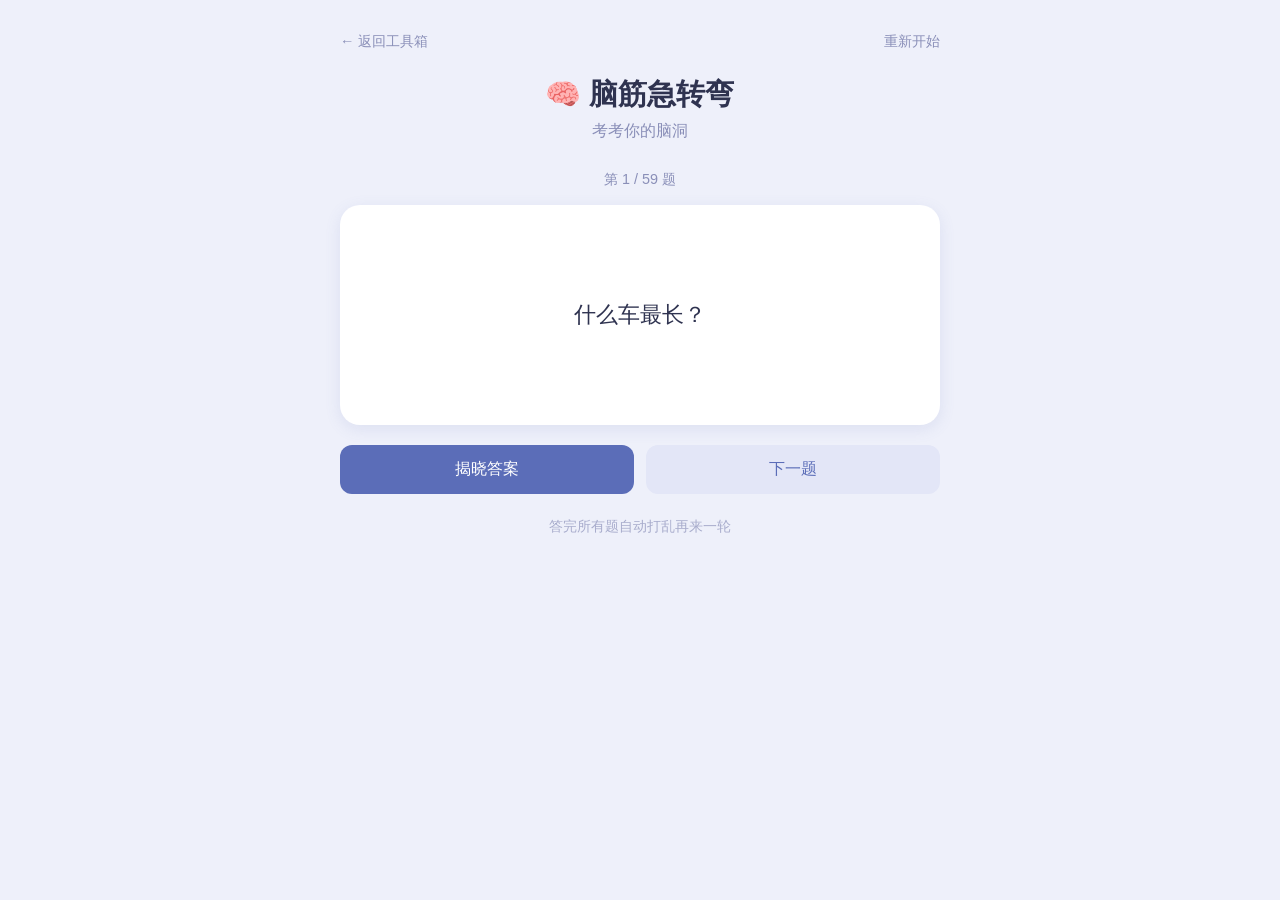
==== brain-teaser/index.html @ 5a07a306 "重构为工具聚合仓库：心语卡牌移入 heart-talk/，新增脑筋急转弯工具，根目录聚合首页" ====
<!DOCTYPE html>
<html lang="zh-CN">
<head>
    <meta charset="UTF-8">
    <meta name="viewport" content="width=device-width, initial-scale=1.0">
    <meta name="theme-color" content="#5b6db8">
    <meta name="apple-mobile-web-app-capable" content="yes">
    <meta name="apple-mobile-web-app-title" content="脑筋急转弯">
    <title>脑筋急转弯</title>
    <style>
        * { margin: 0; padding: 0; box-sizing: border-box; }
        body {
            font-family: "Noto Sans SC", "Microsoft YaHei", sans-serif;
            background: #eef0fa;
            color: #2f3350;
            min-height: 100vh;
        }
        .container { max-width: 640px; margin: 0 auto; padding: 32px 20px 48px; }
        .topbar { display: flex; justify-content: space-between; align-items: center; margin-bottom: 24px; }
        .back-link { color: #8a8fb8; text-decoration: none; font-size: 0.9rem; }
        .back-link:hover { color: #5b6db8; }
        header { text-align: center; margin-bottom: 28px; }
        header h1 { font-size: 1.8rem; margin-bottom: 6px; }
        header p { color: #8a8fb8; }
        .progress { text-align: center; color: #8a8fb8; font-size: 0.9rem; margin-bottom: 16px; }
        .card {
            background: #fff;
            border-radius: 20px;
            padding: 40px 28px;
            box-shadow: 0 4px 16px rgba(91,109,184,0.12);
            min-height: 220px;
            display: flex;
            flex-direction: column;
            justify-content: center;
        }
        .question { font-size: 1.35rem; line-height: 1.7; text-align: center; }
        .answer {
            margin-top: 24px;
            padding: 16px 20px;
            border-radius: 12px;
            background: #eef4ff;
            border: 1px dashed #b9c6ee;
            color: #3a4a8f;
            font-size: 1.1rem;
            text-align: center;
            display: none;
            line-height: 1.6;
        }
        .answer.show { display: block; animation: fadein 0.3s; }
        @keyframes fadein { from { opacity: 0; transform: translateY(4px); } to { opacity: 1; } }
        .controls { display: flex; gap: 12px; margin-top: 20px; }
        .btn {
            flex: 1;
            padding: 14px;
            border: none;
            border-radius: 12px;
            font-size: 1rem;
            cursor: pointer;
            background: #5b6db8;
            color: #fff;
            transition: opacity 0.15s;
        }
        .btn:hover { opacity: 0.88; }
        .btn.secondary { background: #e3e6f7; color: #5b6db8; }
        .footer-note { text-align: center; margin-top: 24px; color: #a8accc; font-size: 0.85rem; }
    </style>
</head>
<body>
    <div class="container">
        <div class="topbar">
            <a class="back-link" href="../">← 返回工具箱</a>
            <a class="back-link" href="#" onclick="location.reload();return false;">重新开始</a>
        </div>
        <header>
            <h1>🧠 脑筋急转弯</h1>
            <p>考考你的脑洞</p>
        </header>
        <div class="progress" id="progress"></div>
        <div class="card">
            <div class="question" id="question"></div>
            <div class="answer" id="answer"></div>
        </div>
        <div class="controls">
            <button class="btn" id="revealBtn">揭晓答案</button>
            <button class="btn secondary" id="nextBtn">下一题</button>
        </div>
        <div class="footer-note">答完所有题自动打乱再来一轮</div>
    </div>
    <script>
        const QUESTIONS = [
            { q: "什么东西越洗越脏？", a: "水" },
            { q: "天气越热，什么东西爬得越高？", a: "温度计" },
            { q: "什么东西倒立后会增加一半？", a: "数字 6（倒过来是 9）" },
            { q: "什么东西越晒越湿？", a: "冰" },
            { q: "什么路最窄？", a: "冤家路窄" },
            { q: "什么门永远关不上？", a: "球门" },
            { q: "什么书最贵？", a: "结婚证书" },
            { q: "什么书买不到？", a: "遗书" },
            { q: "什么车不能开？", a: "风车" },
            { q: "什么车最长？", a: "塞车（堵车）" },
            { q: "什么布剪不断？", a: "瀑布" },
            { q: "什么马不吃草？", a: "木马" },
            { q: "什么老鼠不怕猫？", a: "米老鼠" },
            { q: "什么猫不抓老鼠？", a: "熊猫" },
            { q: "什么狗不咬人？", a: "热狗" },
            { q: "什么牛不吃草？", a: "蜗牛" },
            { q: "什么鸡不下蛋？", a: "公鸡" },
            { q: "什么人一年只上一天班？", a: "圣诞老人" },
            { q: "什么花没有枝？", a: "雪花（烟花）" },
            { q: "什么蛋不能吃？", a: "笨蛋（脸蛋）" },
            { q: "什么鱼不能吃？", a: "木鱼" },
            { q: "什么瓜不能吃？", a: "傻瓜" },
            { q: "什么杯不能喝水？", a: "奖杯" },
            { q: "什么伞不能遮雨？", a: "降落伞" },
            { q: "什么表不能看时间？", a: "水表" },
            { q: "什么床不能睡？", a: "河床" },
            { q: "什么桥不能过人？", a: "彩虹桥" },
            { q: "什么网不能捕鱼？", a: "互联网" },
            { q: "什么帽不能戴？", a: "螺丝帽" },
            { q: "什么纸不能写字？", a: "砂纸" },
            { q: "什么竹子不长叶？", a: "爆竹" },
            { q: "什么门最受欢迎？", a: "热门" },
            { q: "什么头没有脸？", a: "馒头" },
            { q: "什么东西有头没脚？", a: "枕头" },
            { q: "什么东西有五个手指却不会干活？", a: "手套" },
            { q: "什么东西有牙却不能咬？", a: "齿轮" },
            { q: "什么东西有嘴不会说话？", a: "茶壶" },
            { q: "什么东西有脚却不会走路？", a: "桌子椅子" },
            { q: "什么东西越剪越大？", a: "洞" },
            { q: "什么东西打破才能用？", a: "鸡蛋" },
            { q: "什么东西越洗越小？", a: "肥皂" },
            { q: "什么东西你打死也不吃？", a: "亏（吃亏）" },
            { q: "什么灯最省电？", a: "关着的灯" },
            { q: "什么山没人敢爬？", a: "刀山" },
            { q: "什么海没有水？", a: "辞海" },
            { q: "什么河没有水？", a: "银河" },
            { q: "什么老虎不吃人？", a: "纸老虎" },
            { q: "什么动物的屁股最危险？", a: "老虎（老虎屁股摸不得）" },
            { q: "什么动物站着睡觉？", a: "马" },
            { q: "什么动物有九条命？", a: "猫" },
            { q: "什么动物最怕老鼠？", a: "大象" },
            { q: "什么植物最害羞？", a: "含羞草" },
            { q: "什么动物没有方向感？", a: "麋鹿（迷路）" },
            { q: "什么字人人都会写错？", a: "「错」字" },
            { q: "早晨四条腿、中午两条腿、晚上三条腿的是什么？", a: "人（婴儿爬、成人走、老人拄拐）" },
            { q: "什么数去掉头是十三，去掉尾是四十？", a: "四十三" },
            { q: "什么时候 1+1 不等于 2？", a: "算错的时候" },
            { q: "什么东西没有嘴却能说话？", a: "回声" },
            { q: "什么东西有尾巴却不会摇？", a: "彗星" },
        ];
        const $ = (id) => document.getElementById(id);
        let queue = [];

        function shuffle(arr) {
            for (let i = arr.length - 1; i > 0; i--) {
                const j = Math.floor(Math.random() * (i + 1));
                [arr[i], arr[j]] = [arr[j], arr[i]];
            }
            return arr;
        }
        function next() {
            if (!queue.length) queue = shuffle(QUESTIONS.slice());
            const item = queue.pop();
            $("answer").classList.remove("show");
            $("revealBtn").textContent = "揭晓答案";
            $("question").textContent = item.q;
            $("answer").textContent = "答案：" + item.a;
            const done = QUESTIONS.length - queue.length;
            $("progress").textContent = `第 ${done} / ${QUESTIONS.length} 题`;
        }
        $("revealBtn").addEventListener("click", () => {
            $("answer").classList.add("show");
            $("revealBtn").textContent = "已揭晓";
        });
        $("nextBtn").addEventListener("click", next);
        next();
    </script>
</body>
</html>
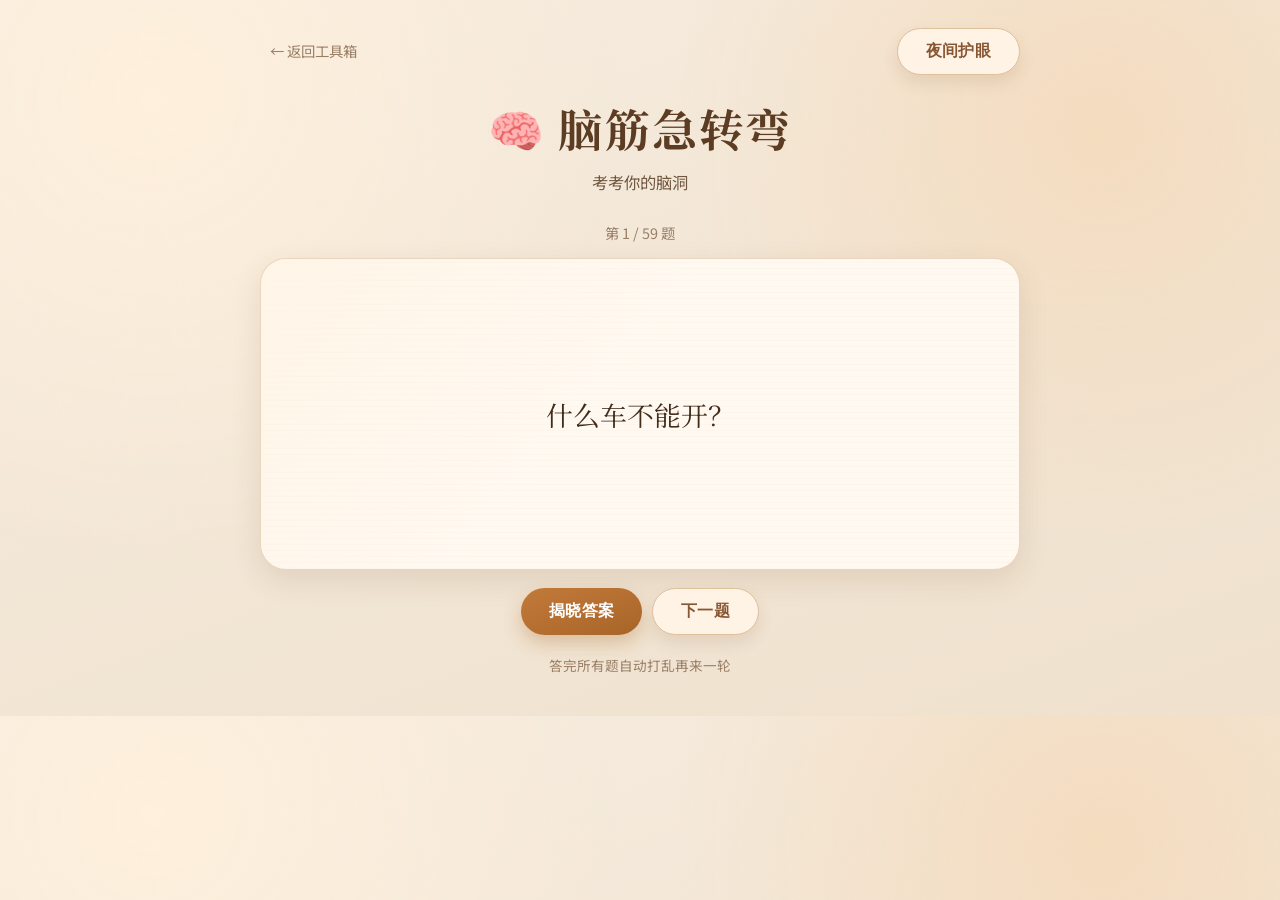
==== commit 290754f8: "统一前端风格：脑筋急转弯与聚合首页改用心语卡牌暖色主题（含夜间模式）" ====
--- a/brain-teaser/index.html
+++ b/brain-teaser/index.html
@@ -3,86 +3,263 @@
 <head>
     <meta charset="UTF-8">
     <meta name="viewport" content="width=device-width, initial-scale=1.0">
-    <meta name="theme-color" content="#5b6db8">
+    <meta name="theme-color" content="#c27a3a">
     <meta name="apple-mobile-web-app-capable" content="yes">
+    <meta name="apple-mobile-web-app-status-bar-style" content="default">
     <meta name="apple-mobile-web-app-title" content="脑筋急转弯">
+    <link rel="apple-touch-icon" href="../heart-talk/icons/icon-192.png">
     <title>脑筋急转弯</title>
+    <link rel="preconnect" href="https://fonts.googleapis.com">
+    <link rel="preconnect" href="https://fonts.gstatic.com" crossorigin>
+    <link href="https://fonts.googleapis.com/css2?family=Noto+Sans+SC:wght@400;500;600;700&family=Noto+Serif+SC:wght@500;600;700&display=swap" rel="stylesheet">
     <style>
+        :root {
+            --bg-main: #f6ecdf;
+            --bg-secondary: #efe1cd;
+            --paper: #fff9f1;
+            --paper-strong: #fff5e8;
+            --text-primary: #3d2c1f;
+            --text-secondary: #715740;
+            --text-muted: #9a7f67;
+            --accent: #c27a3a;
+            --accent-strong: #a86428;
+            --line: #e4ccb0;
+            --shadow-soft: 0 10px 30px rgba(95, 60, 25, 0.12);
+            --radius-xl: 26px;
+            --radius-lg: 18px;
+            --radius-md: 12px;
+        }
+        :root[data-theme='dark'] {
+            --bg-main: #1f1b17;
+            --bg-secondary: #2b241e;
+            --paper: #2f2821;
+            --paper-strong: #3a3027;
+            --text-primary: #f5e9d9;
+            --text-secondary: #e3ccb2;
+            --text-muted: #c1a88d;
+            --accent: #d69a5c;
+            --accent-strong: #ba7e40;
+            --line: #5a4a3a;
+            --shadow-soft: 0 12px 30px rgba(0, 0, 0, 0.3);
+        }
+
         * { margin: 0; padding: 0; box-sizing: border-box; }
+
         body {
-            font-family: "Noto Sans SC", "Microsoft YaHei", sans-serif;
-            background: #eef0fa;
-            color: #2f3350;
-            min-height: 100vh;
-        }
-        .container { max-width: 640px; margin: 0 auto; padding: 32px 20px 48px; }
-        .topbar { display: flex; justify-content: space-between; align-items: center; margin-bottom: 24px; }
-        .back-link { color: #8a8fb8; text-decoration: none; font-size: 0.9rem; }
-        .back-link:hover { color: #5b6db8; }
-        header { text-align: center; margin-bottom: 28px; }
-        header h1 { font-size: 1.8rem; margin-bottom: 6px; }
-        header p { color: #8a8fb8; }
-        .progress { text-align: center; color: #8a8fb8; font-size: 0.9rem; margin-bottom: 16px; }
-        .card {
-            background: #fff;
-            border-radius: 20px;
-            padding: 40px 28px;
-            box-shadow: 0 4px 16px rgba(91,109,184,0.12);
-            min-height: 220px;
+            font-family: 'Noto Sans SC', 'Microsoft YaHei', sans-serif;
+            color: var(--text-primary);
+            background:
+                radial-gradient(circle at 12% 14%, rgba(255, 240, 220, 0.9) 0%, rgba(255, 240, 220, 0) 36%),
+                radial-gradient(circle at 86% 18%, rgba(244, 216, 183, 0.75) 0%, rgba(244, 216, 183, 0) 34%),
+                linear-gradient(160deg, var(--bg-main) 0%, var(--bg-secondary) 100%);
+            display: flex;
+            justify-content: center;
+            padding: 28px 18px calc(40px + env(safe-area-inset-bottom));
+            line-height: 1.55;
+            -webkit-tap-highlight-color: transparent;
+            transition: background 0.26s ease, color 0.2s ease;
+        }
+
+        .container { width: 100%; max-width: 760px; position: relative; }
+
+        .topbar {
+            display: flex;
+            justify-content: space-between;
+            align-items: center;
+            margin-bottom: 18px;
+            animation: rise-in 0.4s ease-out both;
+        }
+        .back-link {
+            color: var(--text-muted);
+            text-decoration: none;
+            font-size: 0.9rem;
+            padding: 6px 10px;
+            border-radius: 999px;
+            transition: color 0.2s ease;
+        }
+        .back-link:hover { color: var(--accent-strong); }
+        .theme-toggle-btn {
+            min-width: 104px;
+            padding: 9px 14px;
+        }
+
+        header { text-align: center; margin-bottom: 26px; animation: rise-in 0.5s ease-out both; }
+
+        header h1 {
+            font-family: 'Noto Serif SC', 'Songti SC', serif;
+            font-size: clamp(2rem, 4.3vw, 2.8rem);
+            letter-spacing: 0.04em;
+            color: #5c3d24;
+            margin-bottom: 8px;
+        }
+
+        header p { color: var(--text-secondary); font-size: 1.02rem; }
+
+        .progress {
+            text-align: center;
+            color: var(--text-muted);
+            font-size: 0.9rem;
+            margin-bottom: 14px;
+            animation: rise-in 0.55s ease-out both;
+        }
+
+        .card-container {
+            background: var(--paper);
+            border: 1px solid rgba(228, 204, 176, 0.78);
+            box-shadow: var(--shadow-soft);
+            border-radius: var(--radius-xl);
+            padding: 34px 28px;
+            min-height: 312px;
+            margin-bottom: 18px;
+            position: relative;
+            overflow: hidden;
             display: flex;
             flex-direction: column;
             justify-content: center;
-        }
-        .question { font-size: 1.35rem; line-height: 1.7; text-align: center; }
+            animation: rise-in 0.6s ease-out both;
+        }
+
+        .card-container::before {
+            content: '';
+            position: absolute;
+            inset: 0;
+            pointer-events: none;
+            background:
+                linear-gradient(130deg, rgba(255, 244, 228, 0.75) 0%, rgba(255, 244, 228, 0) 46%),
+                repeating-linear-gradient(0deg, rgba(191, 147, 107, 0.035) 0, rgba(191, 147, 107, 0.035) 1px, transparent 1px, transparent 6px);
+        }
+
+        .question, .answer { position: relative; z-index: 1; }
+
+        .question {
+            font-family: 'Noto Serif SC', 'Songti SC', serif;
+            font-size: clamp(1.28rem, 2.7vw, 1.68rem);
+            line-height: 1.75;
+            color: #422c1a;
+            text-align: center;
+        }
+
         .answer {
             margin-top: 24px;
             padding: 16px 20px;
-            border-radius: 12px;
-            background: #eef4ff;
-            border: 1px dashed #b9c6ee;
-            color: #3a4a8f;
-            font-size: 1.1rem;
+            border-radius: var(--radius-md);
+            background: var(--paper-strong);
+            border: 1px dashed #d9b98f;
+            color: #65472f;
+            font-size: 1.05rem;
             text-align: center;
+            line-height: 1.7;
             display: none;
-            line-height: 1.6;
-        }
-        .answer.show { display: block; animation: fadein 0.3s; }
-        @keyframes fadein { from { opacity: 0; transform: translateY(4px); } to { opacity: 1; } }
-        .controls { display: flex; gap: 12px; margin-top: 20px; }
+        }
+        .answer.show { display: block; animation: pop-in 0.24s ease-out; }
+
+        .controls {
+            display: flex;
+            justify-content: center;
+            flex-wrap: wrap;
+            gap: 10px;
+            margin-bottom: 20px;
+            animation: rise-in 0.65s ease-out both;
+        }
+
         .btn {
-            flex: 1;
-            padding: 14px;
             border: none;
-            border-radius: 12px;
-            font-size: 1rem;
+            border-radius: 999px;
+            min-height: 44px;
+            padding: 12px 28px;
+            font-size: 0.98rem;
+            font-weight: 600;
             cursor: pointer;
-            background: #5b6db8;
+            letter-spacing: 0.02em;
+            transition: transform 0.18s cubic-bezier(0.2, 0.8, 0.2, 1), box-shadow 0.2s ease, filter 0.2s ease;
+        }
+        .btn:hover { transform: translateY(-1px); }
+        .btn:active { transform: translateY(0) scale(0.98); }
+        .btn {
+            background: linear-gradient(160deg, var(--accent) 0%, var(--accent-strong) 100%);
             color: #fff;
-            transition: opacity 0.15s;
-        }
-        .btn:hover { opacity: 0.88; }
-        .btn.secondary { background: #e3e6f7; color: #5b6db8; }
-        .footer-note { text-align: center; margin-top: 24px; color: #a8accc; font-size: 0.85rem; }
+            box-shadow: 0 8px 18px rgba(166, 98, 38, 0.3);
+        }
+        .btn-secondary {
+            background: #fff3e5;
+            color: #875734;
+            border: 1px solid #e0bf9b;
+            box-shadow: 0 8px 16px rgba(113, 76, 40, 0.12);
+        }
+        .btn:focus-visible { outline: 2px solid #b96a2b; outline-offset: 2px; }
+
+        .footer-note {
+            text-align: center;
+            color: var(--text-muted);
+            font-size: 0.85rem;
+            animation: rise-in 0.7s ease-out both;
+        }
+
+        @keyframes rise-in {
+            from { opacity: 0; transform: translateY(14px); }
+            to { opacity: 1; transform: translateY(0); }
+        }
+        @keyframes pop-in {
+            from { opacity: 0; transform: translateY(10px) scale(0.98); }
+            to { opacity: 1; transform: translateY(0) scale(1); }
+        }
+
+        @media (max-width: 600px) {
+            body { padding: 16px 12px calc(26px + env(safe-area-inset-bottom)); }
+            header { margin-bottom: 18px; }
+            header p { font-size: 0.95rem; }
+            .card-container { padding: 26px 18px; min-height: 280px; }
+            .question { font-size: clamp(1.12rem, 4.7vw, 1.35rem); line-height: 1.66; }
+            .btn { width: 100%; min-height: 46px; padding-top: 11px; padding-bottom: 11px; }
+            .controls { flex-direction: column; align-items: stretch; gap: 8px; }
+        }
+
+        @media (max-width: 360px) {
+            body { padding: 14px 10px calc(20px + env(safe-area-inset-bottom)); }
+            header h1 { font-size: 1.82rem; letter-spacing: 0.02em; }
+            header p { font-size: 0.9rem; }
+            .card-container { min-height: 248px; padding: 20px 14px; }
+            .question { font-size: 1.05rem; line-height: 1.62; }
+            .btn { min-height: 46px; font-size: 0.94rem; }
+        }
+
+        @media (prefers-reduced-motion: reduce) {
+            *, *::before, *::after { animation: none !important; transition: none !important; }
+        }
+
+        :root[data-theme='dark'] header h1 { color: #f7e8d5; }
+        :root[data-theme='dark'] .question { color: #f7e7d2; }
+        :root[data-theme='dark'] .answer {
+            background: #32281f;
+            border-color: #5b4835;
+            color: #e8d4bd;
+        }
+        :root[data-theme='dark'] .btn-secondary {
+            background: #3a3027;
+            color: #ecd2b5;
+            border-color: #6a523b;
+            box-shadow: 0 8px 16px rgba(0, 0, 0, 0.25);
+        }
     </style>
 </head>
 <body>
     <div class="container">
         <div class="topbar">
             <a class="back-link" href="../">← 返回工具箱</a>
-            <a class="back-link" href="#" onclick="location.reload();return false;">重新开始</a>
+            <button class="btn-secondary btn theme-toggle-btn" id="themeToggleBtn" type="button" aria-label="切换夜间护眼模式">夜间护眼</button>
         </div>
         <header>
             <h1>🧠 脑筋急转弯</h1>
             <p>考考你的脑洞</p>
         </header>
         <div class="progress" id="progress"></div>
-        <div class="card">
+        <div class="card-container">
             <div class="question" id="question"></div>
             <div class="answer" id="answer"></div>
         </div>
         <div class="controls">
             <button class="btn" id="revealBtn">揭晓答案</button>
-            <button class="btn secondary" id="nextBtn">下一题</button>
+            <button class="btn btn-secondary" id="nextBtn">下一题</button>
         </div>
         <div class="footer-note">答完所有题自动打乱再来一轮</div>
     </div>
@@ -151,6 +328,24 @@
         const $ = (id) => document.getElementById(id);
         let queue = [];
 
+        // 夜间护眼模式（与心语卡牌一致）
+        function applyTheme(theme) {
+            document.documentElement.setAttribute('data-theme', theme);
+            $("themeToggleBtn").textContent = theme === 'dark' ? '暖色模式' : '夜间护眼';
+            $("themeToggleBtn").setAttribute('aria-pressed', String(theme === 'dark'));
+            try { localStorage.setItem('brain-teaser-theme', theme); } catch (e) {}
+        }
+        $("themeToggleBtn").addEventListener('click', () => {
+            const current = document.documentElement.getAttribute('data-theme') === 'dark' ? 'dark' : 'light';
+            applyTheme(current === 'dark' ? 'light' : 'dark');
+        });
+        (function initTheme() {
+            let saved = null;
+            try { saved = localStorage.getItem('brain-teaser-theme'); } catch (e) {}
+            const prefersDark = window.matchMedia && window.matchMedia('(prefers-color-scheme: dark)').matches;
+            applyTheme(saved || (prefersDark ? 'dark' : 'light'));
+        })();
+
         function shuffle(arr) {
             for (let i = arr.length - 1; i > 0; i--) {
                 const j = Math.floor(Math.random() * (i + 1));
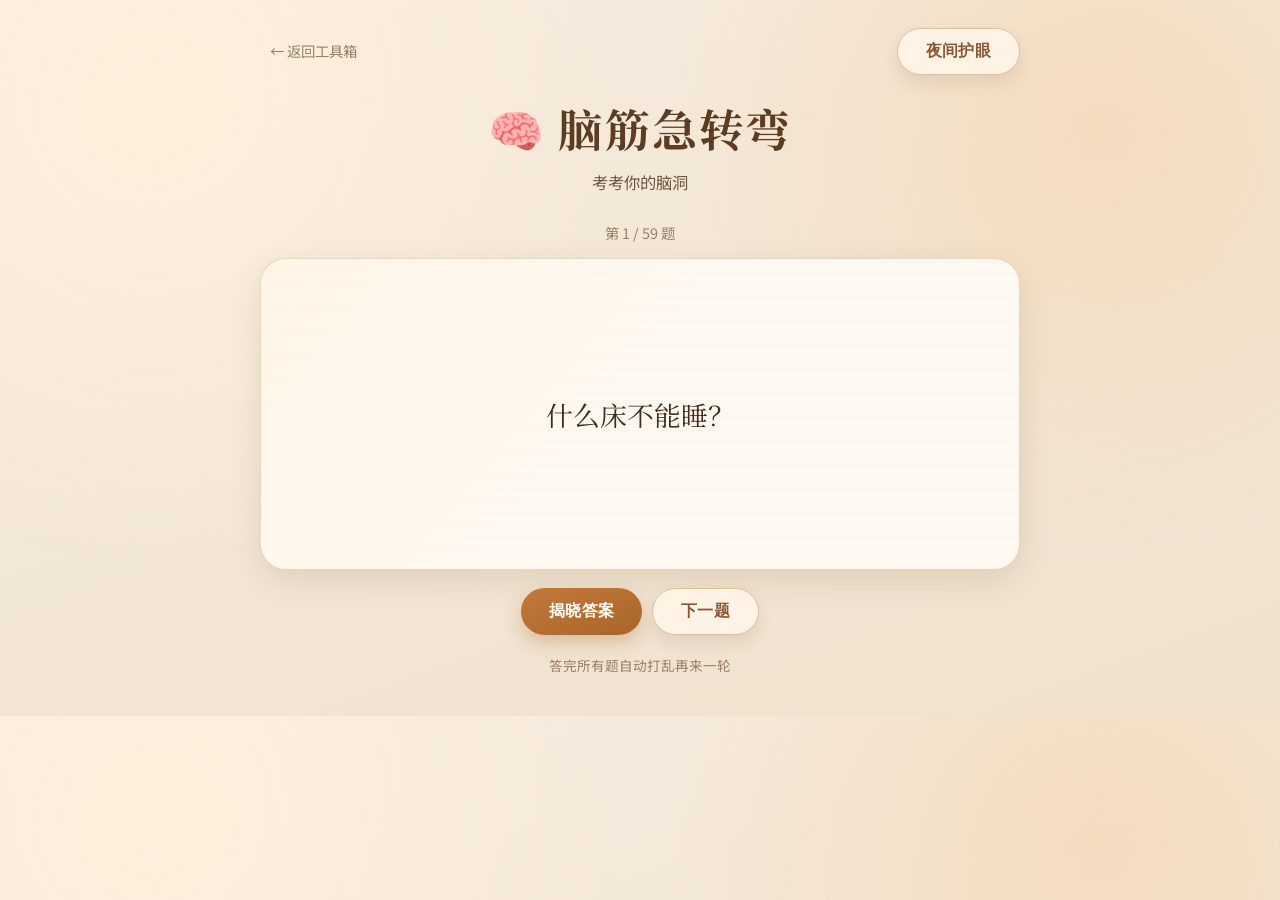
==== commit b0723891: "refactor: extract shared theme CSS #5 (architecture review candidate, Speculative -> done): - New sh" ====
--- a/brain-teaser/index.html
+++ b/brain-teaser/index.html
@@ -12,38 +12,9 @@
     <link rel="preconnect" href="https://fonts.googleapis.com">
     <link rel="preconnect" href="https://fonts.gstatic.com" crossorigin>
     <link href="https://fonts.googleapis.com/css2?family=Noto+Sans+SC:wght@400;500;600;700&family=Noto+Serif+SC:wght@500;600;700&display=swap" rel="stylesheet">
+    <link rel="stylesheet" href="../shared/theme.css">
     <style>
-        :root {
-            --bg-main: #f6ecdf;
-            --bg-secondary: #efe1cd;
-            --paper: #fff9f1;
-            --paper-strong: #fff5e8;
-            --text-primary: #3d2c1f;
-            --text-secondary: #715740;
-            --text-muted: #9a7f67;
-            --accent: #c27a3a;
-            --accent-strong: #a86428;
-            --line: #e4ccb0;
-            --shadow-soft: 0 10px 30px rgba(95, 60, 25, 0.12);
-            --radius-xl: 26px;
-            --radius-lg: 18px;
-            --radius-md: 12px;
-        }
-        :root[data-theme='dark'] {
-            --bg-main: #1f1b17;
-            --bg-secondary: #2b241e;
-            --paper: #2f2821;
-            --paper-strong: #3a3027;
-            --text-primary: #f5e9d9;
-            --text-secondary: #e3ccb2;
-            --text-muted: #c1a88d;
-            --accent: #d69a5c;
-            --accent-strong: #ba7e40;
-            --line: #5a4a3a;
-            --shadow-soft: 0 12px 30px rgba(0, 0, 0, 0.3);
-        }
-
-        * { margin: 0; padding: 0; box-sizing: border-box; }
+
 
         body {
             font-family: 'Noto Sans SC', 'Microsoft YaHei', sans-serif;
@@ -227,18 +198,11 @@
             *, *::before, *::after { animation: none !important; transition: none !important; }
         }
 
-        :root[data-theme='dark'] header h1 { color: #f7e8d5; }
         :root[data-theme='dark'] .question { color: #f7e7d2; }
         :root[data-theme='dark'] .answer {
             background: #32281f;
             border-color: #5b4835;
             color: #e8d4bd;
-        }
-        :root[data-theme='dark'] .btn-secondary {
-            background: #3a3027;
-            color: #ecd2b5;
-            border-color: #6a523b;
-            box-shadow: 0 8px 16px rgba(0, 0, 0, 0.25);
         }
     </style>
 </head>
--- a/shared/theme.css
+++ b/shared/theme.css
@@ -0,0 +1,75 @@
+/* ============================================================
+   共享主题：暖色调 + 夜间模式
+   所有工具页面统一引用：<link rel="stylesheet" href="../shared/theme.css">
+   （根聚合首页用 href="./shared/theme.css"）
+   ============================================================ */
+
+/* ---- 基础变量（全工具共用调色板） ---- */
+:root {
+    --bg-main: #f6ecdf;
+    --bg-secondary: #efe1cd;
+    --paper: #fff9f1;
+    --paper-strong: #fff5e8;
+    --text-primary: #3d2c1f;
+    --text-secondary: #715740;
+    --text-muted: #9a7f67;
+    --accent: #c27a3a;
+    --accent-strong: #a86428;
+    --accent-soft: #e7c6a2;
+    --line: #e4ccb0;
+    --success: #357a4c;
+    --danger: #a54a2a;
+    --shadow-soft: 0 10px 30px rgba(95, 60, 25, 0.12);
+    --shadow-card: 0 16px 34px rgba(95, 60, 25, 0.16);
+    --radius-xl: 26px;
+    --radius-lg: 18px;
+    --radius-md: 12px;
+}
+
+/* ---- 夜间模式变量 ---- */
+:root[data-theme='dark'] {
+    --bg-main: #1f1b17;
+    --bg-secondary: #2b241e;
+    --paper: #2f2821;
+    --paper-strong: #3a3027;
+    --text-primary: #f5e9d9;
+    --text-secondary: #e3ccb2;
+    --text-muted: #c1a88d;
+    --accent: #d69a5c;
+    --accent-strong: #ba7e40;
+    --accent-soft: #8a6a45;
+    --line: #5a4a3a;
+    --success: #79b489;
+    --danger: #d37f63;
+    --shadow-soft: 0 12px 30px rgba(0, 0, 0, 0.3);
+}
+
+/* ---- 别名（premarital 短变量名 → 共享名） ---- */
+:root {
+    --bg: var(--bg-main);
+    --bg2: var(--bg-secondary);
+    --card: var(--paper);
+    --card2: var(--paper-strong);
+    --text: var(--text-primary);
+    --muted: var(--text-secondary);
+}
+
+/* ---- 全局 reset ---- */
+* { margin: 0; padding: 0; box-sizing: border-box; -webkit-tap-highlight-color: transparent; }
+
+/* ---- 基础排版 ---- */
+body {
+    font-family: 'Noto Sans SC', 'Microsoft YaHei', sans-serif;
+    color: var(--text-primary);
+    line-height: 1.55;
+    transition: background 0.26s ease, color 0.2s ease;
+}
+
+/* ---- 共享组件：夜间模式适配 ---- */
+:root[data-theme='dark'] header h1 { color: #f7e8d5; }
+:root[data-theme='dark'] .btn-secondary {
+    background: var(--paper-strong);
+    color: #ecd2b5;
+    border-color: #6a523b;
+    box-shadow: 0 8px 16px rgba(0, 0, 0, 0.25);
+}
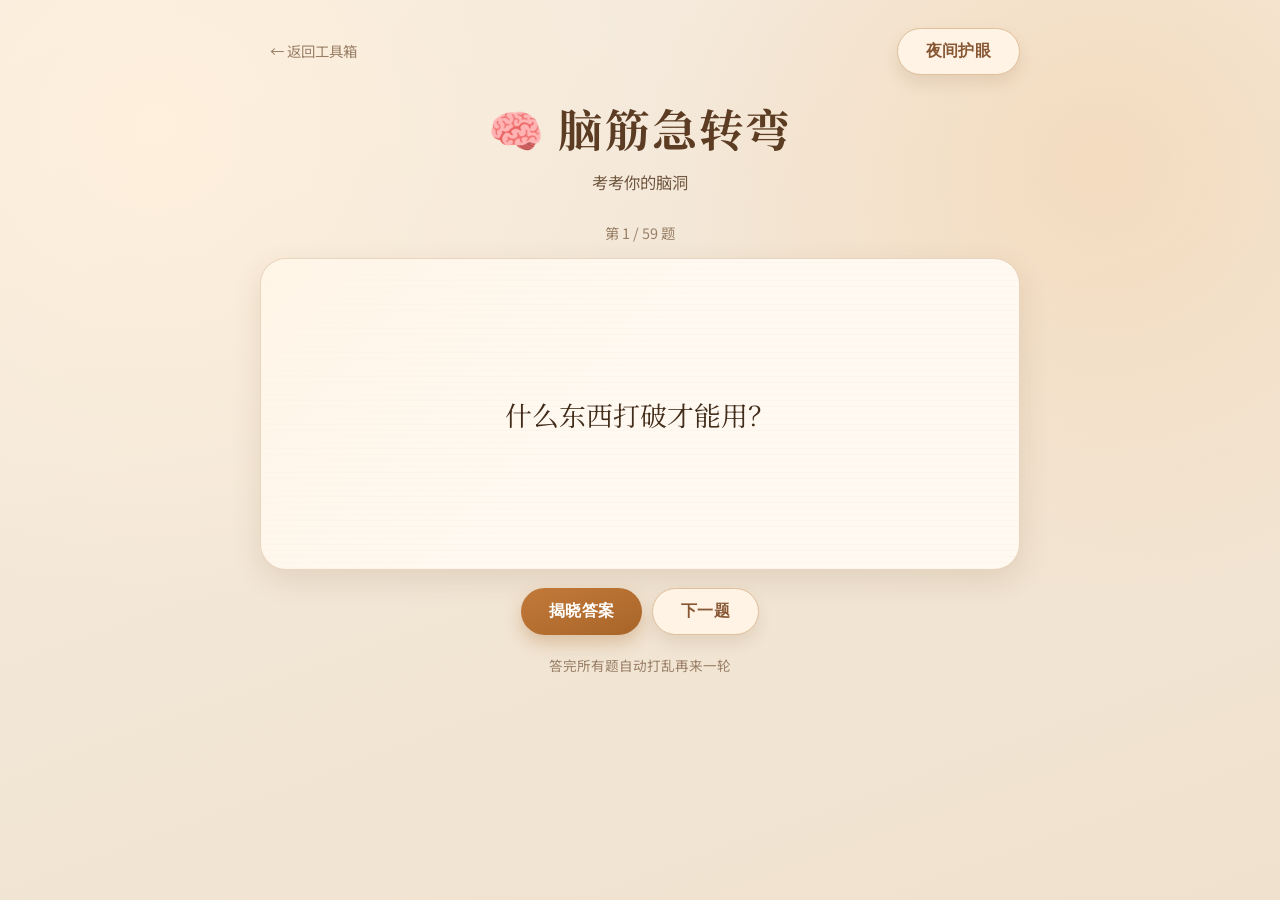
==== commit 331cd3b2: "fix: 全站工具页统一修横向接缝 背景渐变都画在 body 上，但 body 高度只等于内容高；大屏/内容少时 body 以下没有背景、html 默认白，出现一条横线把页面切两半。  - heart" ====
--- a/brain-teaser/index.html
+++ b/brain-teaser/index.html
@@ -23,6 +23,9 @@
                 radial-gradient(circle at 12% 14%, rgba(255, 240, 220, 0.9) 0%, rgba(255, 240, 220, 0) 36%),
                 radial-gradient(circle at 86% 18%, rgba(244, 216, 183, 0.75) 0%, rgba(244, 216, 183, 0) 34%),
                 linear-gradient(160deg, var(--bg-main) 0%, var(--bg-secondary) 100%);
+            /* 背景画在 body 上，内容比视口矮时下方会露白出现接缝，撑满视口 */
+            min-height: 100vh;
+            min-height: 100dvh;
             display: flex;
             justify-content: center;
             padding: 28px 18px calc(40px + env(safe-area-inset-bottom));
